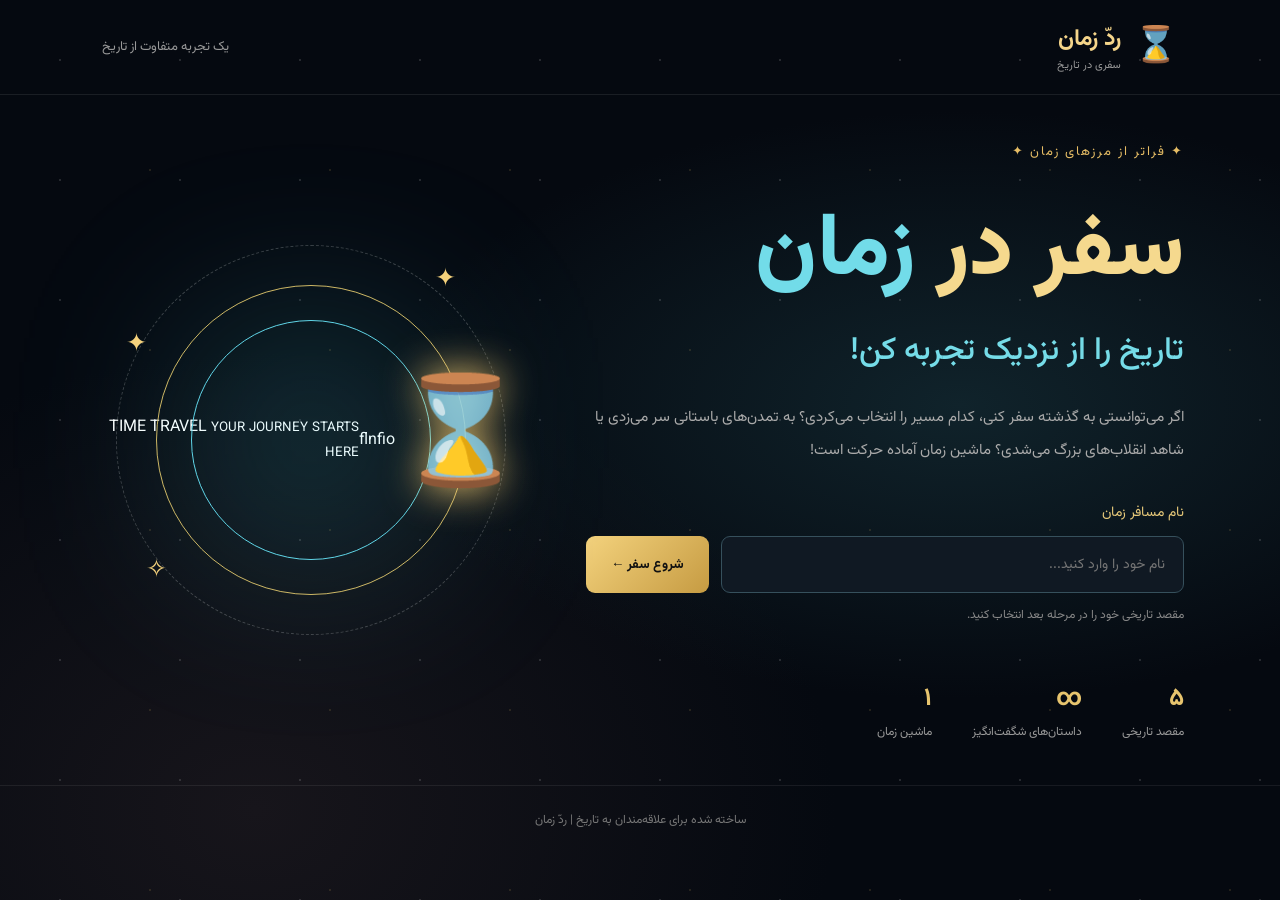
==== time-travi-complete/aisha/aisha.html.html @ 102243d7 "commit 23" ====
<!DOCTYPE html>
<html lang="fa" dir="rtl">
<head>
    <meta charset="UTF-8">
    <meta name="viewport" content="width=device-width, initial-scale=1.0">

    <title>ردّ زمان | سفر در تاریخ</title>

    <link rel="stylesheet" href="style.css">
    <script src="javascript/welcome.js" defer></script>
</head>

<body>

    <header class="welcome-header">
        <a href="welcome.html" class="brand">
            <span class="brand-icon">⌛</span>
            <span>
                <strong>ردّ زمان</strong>
                <small>سفری در تاریخ</small>
            </span>
        </a>

        <span class="header-text">یک تجربه متفاوت از تاریخ</span>
    </header>

    <main class="welcome-container">

        <section class="welcome-content">

            <span class="eyebrow">✦ فراتر از مرزهای زمان ✦</span>

            <h1>
                سفر در <span>زمان</span>
            </h1>

            <h2>
                تاریخ را از نزدیک تجربه کن!
            </h2>

            <p class="description">
                اگر می‌توانستی به گذشته سفر کنی، کدام مسیر را انتخاب می‌کردی؟
                به تمدن‌های باستانی سر می‌زدی یا شاهد انقلاب‌های بزرگ می‌شدی؟
                ماشین زمان آماده حرکت است!
            </p>

            <form id="welcomeForm" action="../index/index.html.html" method="GET">

                <label for="visitorName">نام مسافر زمان</label>

                <div class="input-group">

                    <input
                        type="text"
                        id="visitorName"
                        name="visitorName"
                        placeholder="نام خود را وارد کنید..."
                        maxlength="30"
                        required
                    >

                    <button type="submit">
                        شروع سفر ←
                    </button>

                </div>

                <p id="message" aria-live="polite">
                    مقصد تاریخی خود را در مرحله بعد انتخاب کنید.
                </p>

            </form>

            <div class="features">
                <div>
                    <strong>۵</strong>
                    <span>مقصد تاریخی</span>
                </div>

                <div>
                    <strong>∞</strong>
                    <span>داستان‌های شگفت‌انگیز</span>
                </div>

                <div>
                    <strong>۱</strong>
                    <span>ماشین زمان</span>
                </div>
            </div>

        </section>

        <section class="time-visual">

            <div class="orbit orbit-one"></div>
            <div class="orbit orbit-two"></div>
            <div class="orbit orbit-three"></div>

            <div class="clock-glow"></div>

            <div class="hourglass">
                ⌛
            </div>
            <div>flnfio</div>

            <div class="time-label">
                <span>TIME TRAVEL</span>
                <small>YOUR JOURNEY STARTS HERE</small>
            </div>

            <div class="floating-star star-one">✦</div>
            <div class="floating-star star-two">✧</div>
            <div class="floating-star star-three">✦</div>

        </section>

    </main>

    <footer>
        ساخته شده برای علاقه‌مندان به تاریخ | ردّ زمان
    </footer>

</body>
</html>
---- time-travi-complete/aisha/style.css ----
@import url('https://fonts.googleapis.com/css2?family=Vazirmatn:wght@400;500;600;700;800&display=swap');

* {
    margin: 0;
    padding: 0;
    box-sizing: border-box;
}

body {
    font-family: 'Vazirmatn', Tahoma, sans-serif;
    background:
        radial-gradient(ellipse at 75% 45%, #10232b 0%, transparent 42%),
        radial-gradient(ellipse at 20% 90%, #17151b 0%, transparent 40%),
        #050910;

    color: #fff;
    min-height: 100vh;
    overflow-x: hidden;
    position: relative;
}

/* پس زمینه ستاره ای */

body::before {
    content: "";
    position: fixed;
    inset: 0;

    background-image:
        radial-gradient(#ffffff70 1px, transparent 1px),
        radial-gradient(#eac66a70 1px, transparent 1px);

    background-size: 120px 120px, 180px 180px;
    background-position: 0 0, 60px 80px;

    opacity: .3;
    pointer-events: none;
}

/* هدر */

.welcome-header {
    height: 95px;
    padding: 0 8%;
    display: flex;
    justify-content: space-between;
    align-items: center;
    border-bottom: 1px solid #ffffff16;
    position: relative;
    z-index: 2;
}

.brand {
    display: flex;
    align-items: center;
    gap: 13px;
    text-decoration: none;
    color: #f5d58a;
}

.brand-icon {
    font-size: 35px;
}

.brand strong {
    display: block;
    font-size: 23px;
}

.brand small {
    display: block;
    color: #999;
    font-size: 11px;
}

.header-text {
    color: #999;
    font-size: 13px;
}

/* محتوای اصلی */

.welcome-container {
    width: 85%;
    max-width: 1250px;
    min-height: 690px;
    margin: auto;

    display: flex;
    align-items: center;
    justify-content: space-between;
    gap: 60px;

    position: relative;
    z-index: 1;
}

.welcome-content {
    flex: 1;
    max-width: 620px;
}

.eyebrow {
    color: #e6bd65;
    font-size: 13px;
    letter-spacing: 2px;
}

.welcome-content h1 {
    font-size: clamp(50px, 7vw, 88px);
    font-weight: 800;
    margin: 20px 0 5px;
    color: #f5d98e;
}

.welcome-content h1 span {
    color: #72dce9;
}

.welcome-content h2 {
    color: #75dce8;
    font-size: clamp(22px, 3vw, 32px);
    font-weight: 500;
    margin-bottom: 25px;
}

.description {
    color: #aaa;
    font-size: 15px;
    line-height: 2.2;
    margin-bottom: 35px;
}

/* فرم */

#welcomeForm label {
    display: block;
    margin-bottom: 12px;
    color: #e6c879;
    font-size: 14px;
}

.input-group {
    display: flex;
    gap: 12px;
}

.input-group input {
    flex: 1;
    min-width: 0;
    height: 57px;

    background: #101923;
    border: 1px solid #36505c;
    border-radius: 9px;

    color: white;
    padding: 0 18px;
    font-family: inherit;
    font-size: 14px;

    outline: none;
    transition: .3s;
}

.input-group input:focus {
    border-color: #71dce8;
    box-shadow: 0 0 15px #71dce830;
}

.input-group button {
    height: 57px;
    padding: 0 25px;

    background: linear-gradient(135deg, #f3d27d, #c69b42);
    border: none;
    border-radius: 9px;

    color: #111;
    font-family: inherit;
    font-weight: 700;
    cursor: pointer;

    transition: .3s;
}

.input-group button:hover {
    transform: translateY(-4px);
    box-shadow: 0 8px 25px #d8ad5140;
}

.input-group button span {
    margin-right: 8px;
}

#message {
    color: #888;
    font-size: 12px;
    margin-top: 13px;
}

/* آمار */

.features {
    display: flex;
    gap: 40px;
    margin-top: 55px;
}

.features div {
    display: flex;
    flex-direction: column;
    gap: 5px;
}

.features strong {
    color: #e7c46e;
    font-size: 25px;
}

.features span {
    color: #999;
    font-size: 12px;
}

/* ساعت متحرک */

.time-visual {
    width: 430px;
    height: 430px;
    flex-shrink: 0;

    display: flex;
    align-items: center;
    justify-content: center;

    position: relative;
}

.clock-glow {
    position: absolute;
    width: 210px;
    height: 210px;
    background: #4ed8e8;
    filter: blur(100px);
    opacity: .25;
}

.hourglass {
    font-size: 105px;
    z-index: 2;

    filter: drop-shadow(0 0 20px #f4ca70);

    animation: hourglassMove 4s ease-in-out infinite;
}

/* حلقه ها */

.orbit {
    position: absolute;
    border: 1px solid #62d5e7;
    border-radius: 50%;
}

.orbit-one {
    width: 240px;
    height: 240px;
    animation: rotate 12s linear infinite;
}

.orbit-two {
    width: 310px;
    height: 310px;
    border-color: #d5b65e;
    animation: rotateReverse 17s linear infinite;
}

.orbit-three {
    width: 390px;
    height: 390px;
    border-style: dashed;
    border-color: #ffffff35;
    animation: rotate 30s linear infinite;
}

/* ستاره های شناور */

.floating-star {
    position: absolute;
    color: #f5d27c;
    font-size: 25px;
    animation: float 3s ease-in-out infinite;
}

.star-one {
    top: 35px;
    right: 70px;
}

.star-two {
    bottom: 65px;
    left: 50px;
    animation-delay: 1s;
}

.star-three {
    top: 100px;
    left: 30px;
    animation-delay: 2s;
}

/* انیمیشن ها */

@keyframes rotate {
    from {
        transform: rotate(0deg);
    }

    to {
        transform: rotate(360deg);
    }
}

@keyframes rotateReverse {
    from {
        transform: rotate(360deg);
    }

    to {
        transform: rotate(0deg);
    }
}

@keyframes hourglassMove {
    0%, 100% {
        transform: translateY(0) rotate(-8deg);
    }

    50% {
        transform: translateY(-18px) rotate(8deg);
    }
}

@keyframes float {
    0%, 100% {
        transform: translateY(0);
        opacity: .5;
    }

    50% {
        transform: translateY(-18px);
        opacity: 1;
    }
}

/* پایین صفحه */

footer {
    text-align: center;
    padding: 25px;
    color: #777;
    font-size: 12px;
    border-top: 1px solid #ffffff12;
}

/* موبایل و تبلت */

@media (max-width: 900px) {

    .welcome-container {
        flex-direction: column-reverse;
        justify-content: center;
        text-align: center;
        padding: 60px 0;
        gap: 30px;
    }

    .time-visual {
        width: 300px;
        height: 300px;
    }

    .orbit-one {
        width: 170px;
        height: 170px;
    }

    .orbit-two {
        width: 230px;
        height: 230px;
    }

    .orbit-three {
        width: 280px;
        height: 280px;
    }

    .hourglass {
        font-size: 75px;
    }

    .features {
        justify-content: center;
        gap: 25px;
    }

}

@media (max-width: 550px) {

    .welcome-header {
        padding: 0 5%;
        height: 75px;
    }

    .header-text {
        display: none;
    }

    .welcome-container {
        width: 90%;
    }

    .welcome-content h1 {
        font-size: 48px;
    }

    .welcome-content h2 {
        font-size: 21px;
    }

    .description {
        font-size: 13px;
    }

    .input-group {
        flex-direction: column;
    }

    .input-group button {
        width: 100%;
    }

    .features {
        gap: 20px;
    }

    .features strong {
        font-size: 21px;
    }

    .features span {
        font-size: 10px;
    }

}
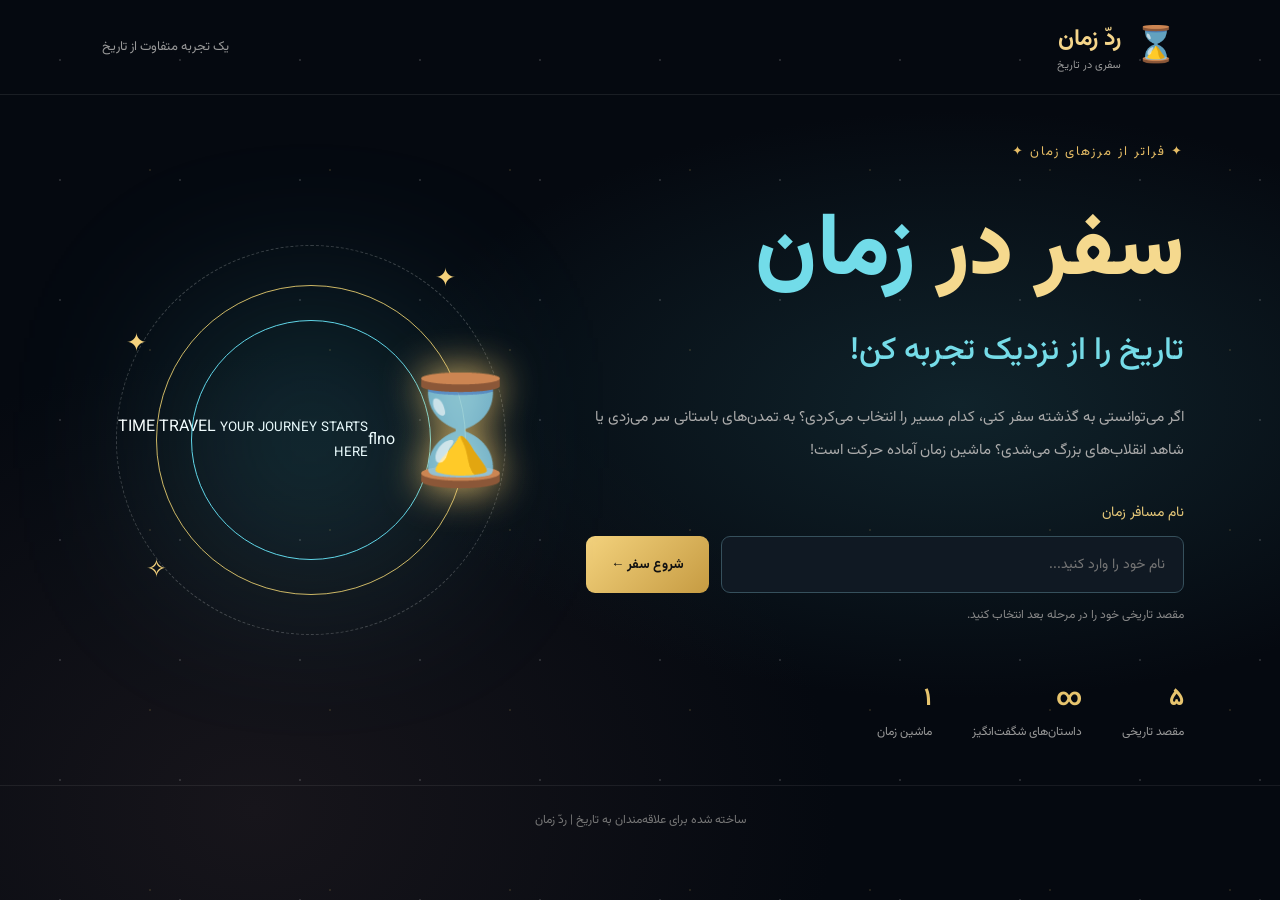
==== commit 45e30352: "commit 24" ====
--- a/time-travi-complete/aisha/aisha.html.html
+++ b/time-travi-complete/aisha/aisha.html.html
@@ -101,7 +101,7 @@
             <div class="hourglass">
                 ⌛
             </div>
-            <div>flnfio</div>
+            <div>flno</div>
 
             <div class="time-label">
                 <span>TIME TRAVEL</span>
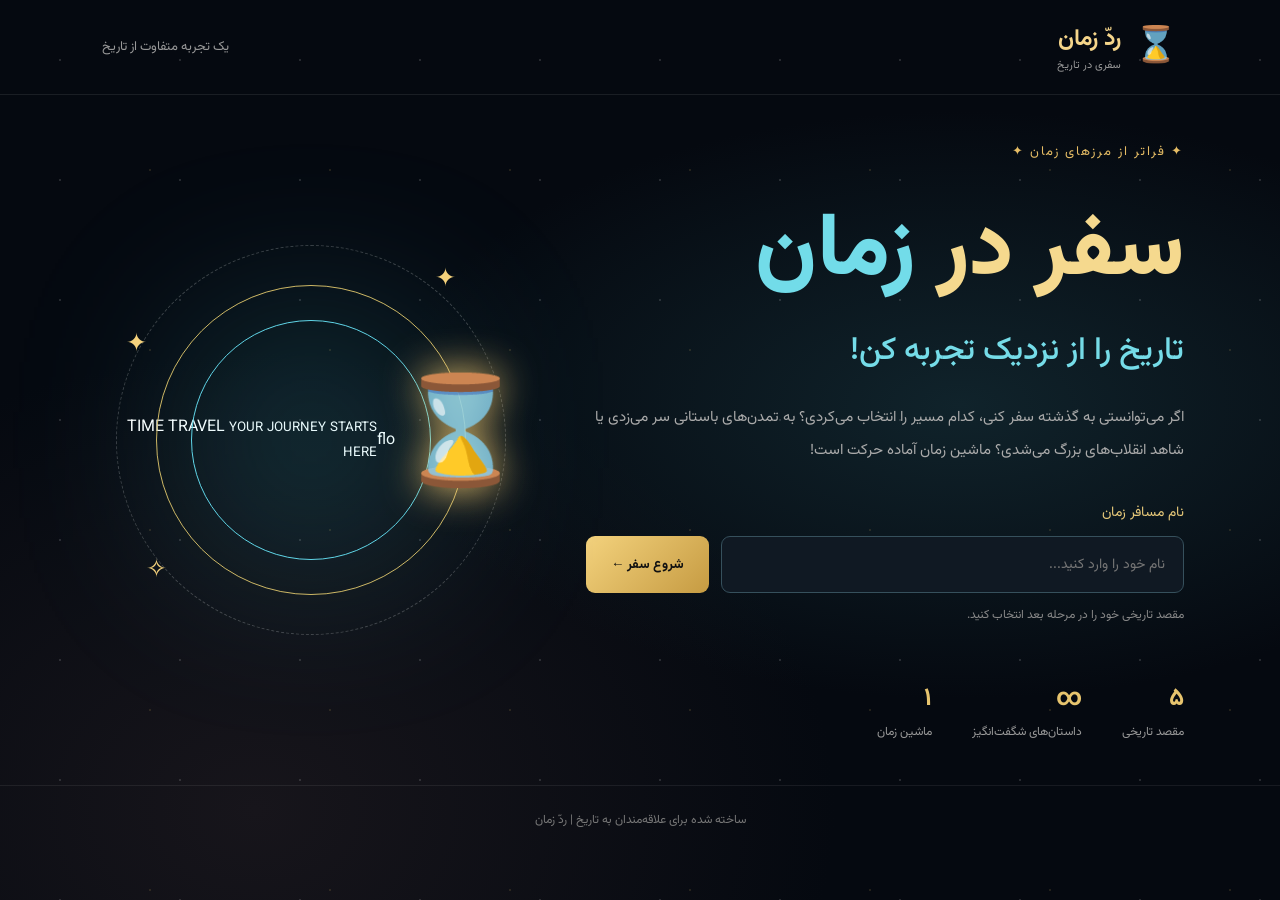
==== commit 0c71be50: "commit 25" ====
--- a/time-travi-complete/aisha/aisha.html.html
+++ b/time-travi-complete/aisha/aisha.html.html
@@ -101,7 +101,7 @@
             <div class="hourglass">
                 ⌛
             </div>
-            <div>flno</div>
+            <div>flo</div>
 
             <div class="time-label">
                 <span>TIME TRAVEL</span>
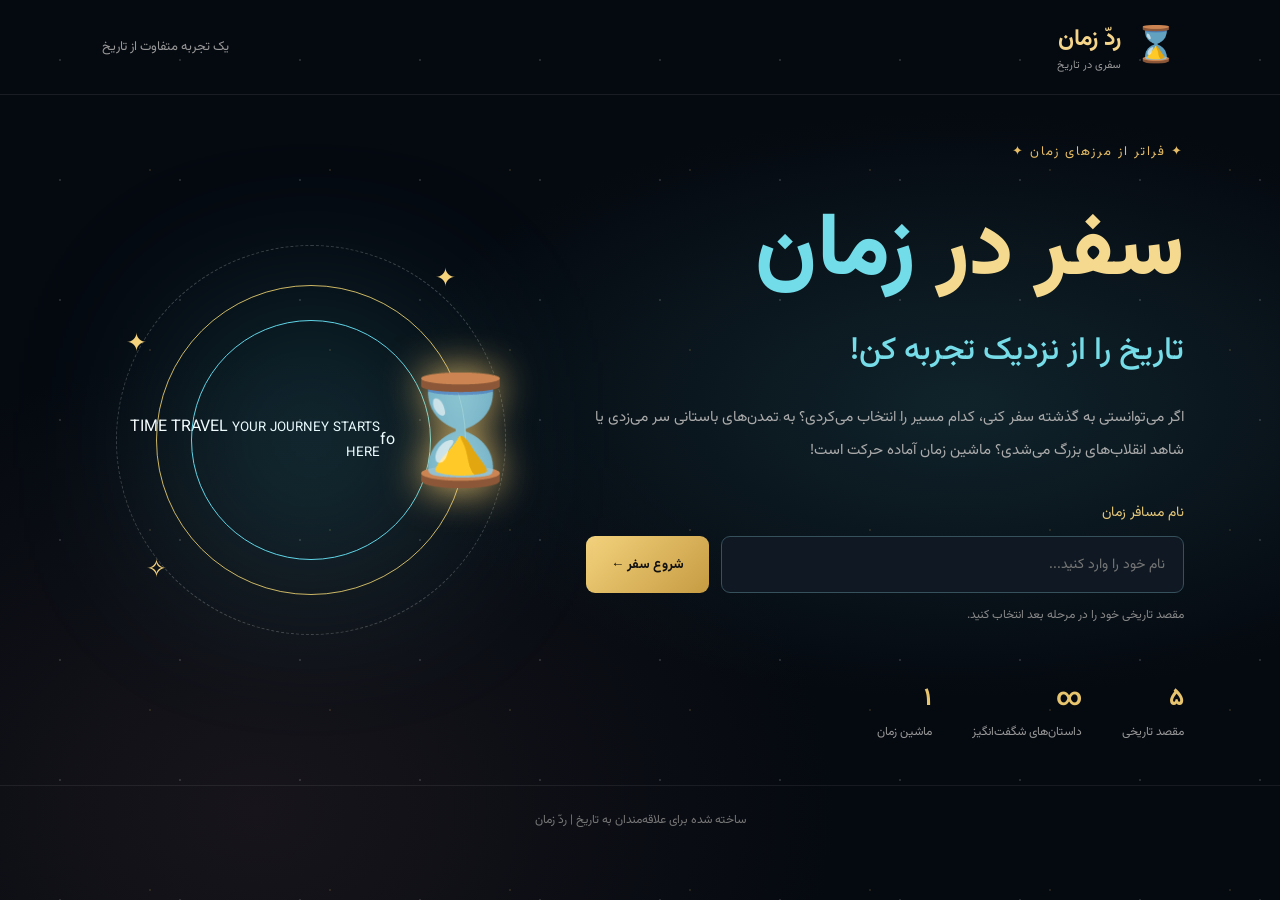
==== commit c267ba27: "commit 26" ====
--- a/time-travi-complete/aisha/aisha.html.html
+++ b/time-travi-complete/aisha/aisha.html.html
@@ -101,7 +101,7 @@
             <div class="hourglass">
                 ⌛
             </div>
-            <div>flo</div>
+            <div>fo</div>
 
             <div class="time-label">
                 <span>TIME TRAVEL</span>
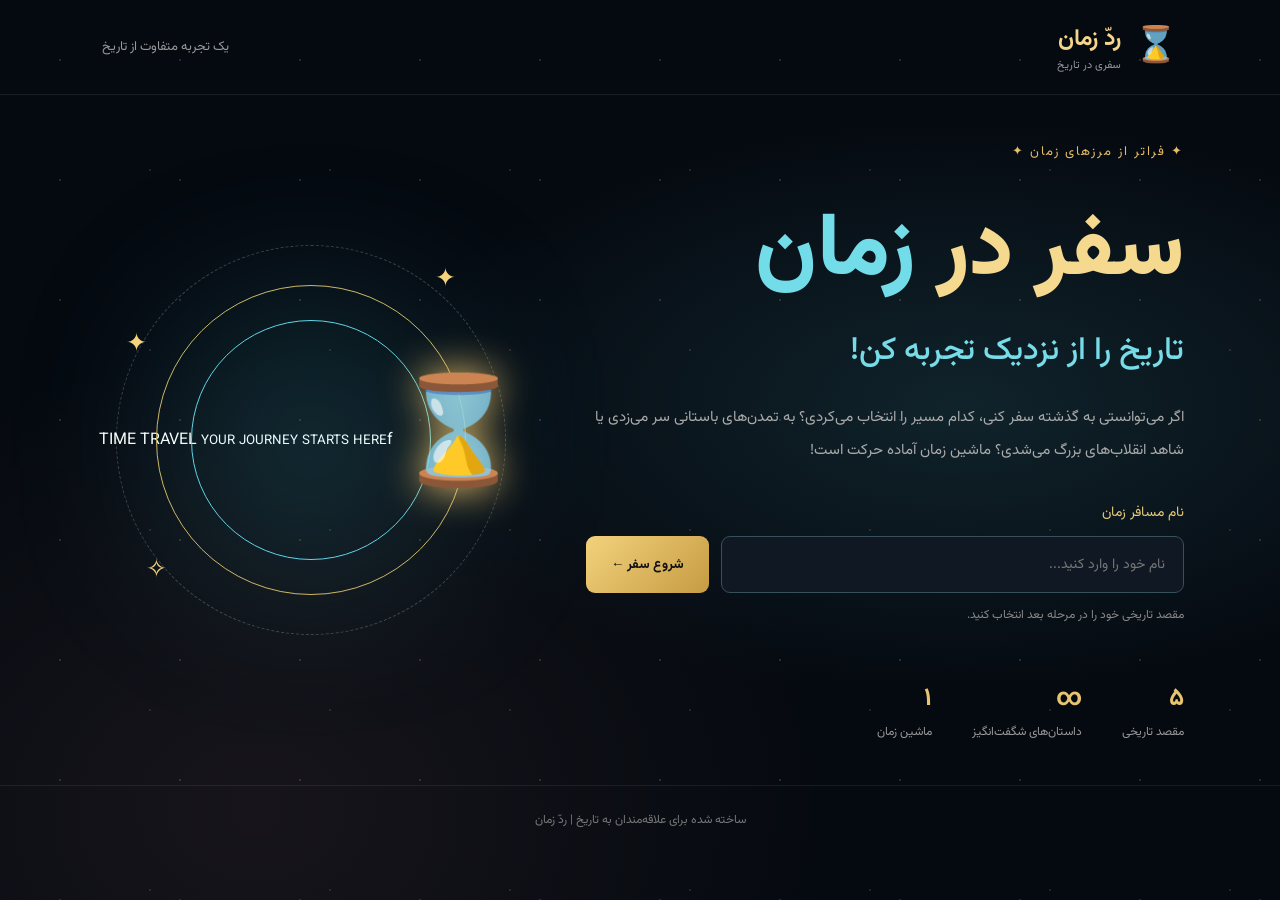
==== commit 0e9471bd: "commit 27" ====
--- a/time-travi-complete/aisha/aisha.html.html
+++ b/time-travi-complete/aisha/aisha.html.html
@@ -101,7 +101,7 @@
             <div class="hourglass">
                 ⌛
             </div>
-            <div>fo</div>
+            <div>f</div>
 
             <div class="time-label">
                 <span>TIME TRAVEL</span>
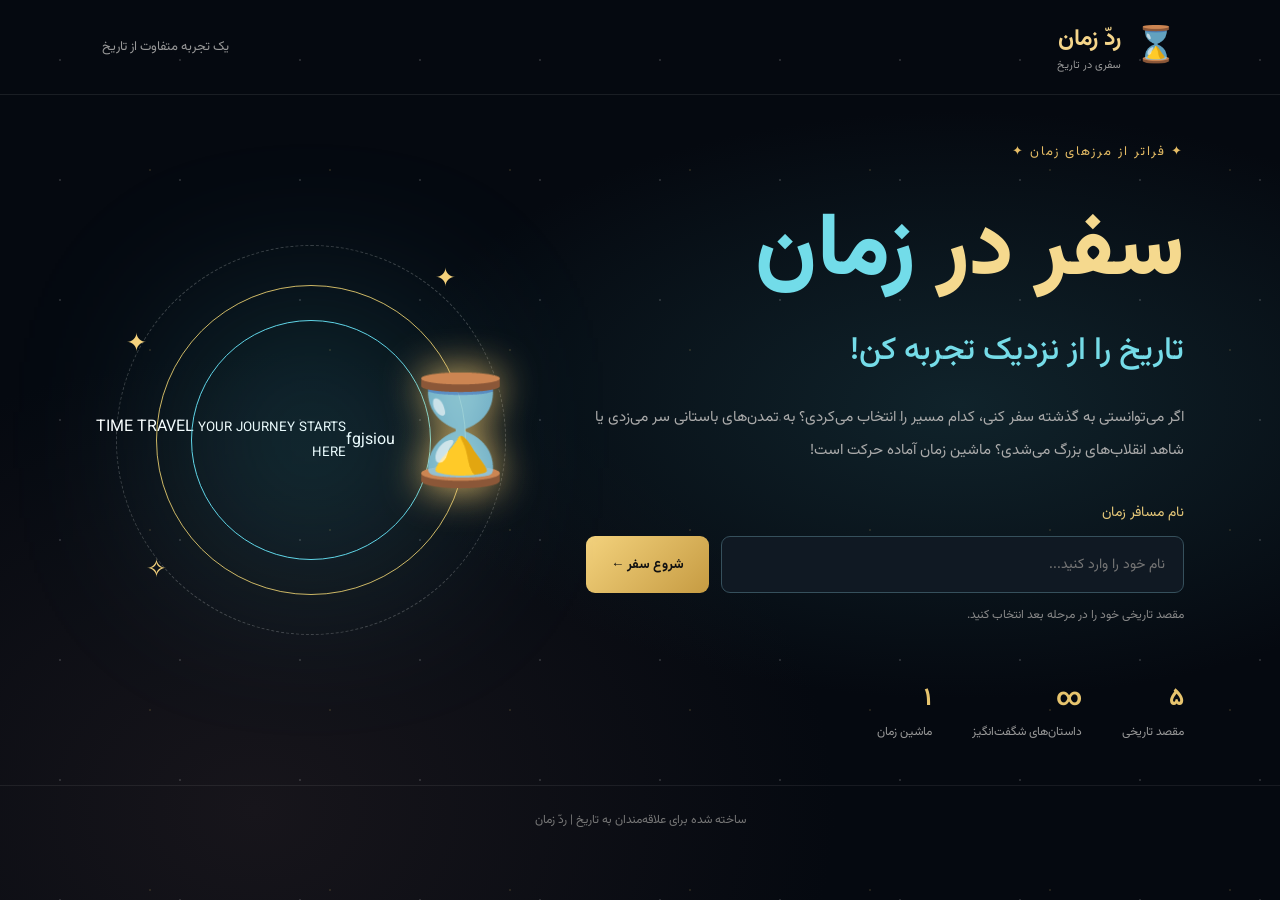
==== commit 0925e549: "commit 28" ====
--- a/time-travi-complete/aisha/aisha.html.html
+++ b/time-travi-complete/aisha/aisha.html.html
@@ -101,7 +101,7 @@
             <div class="hourglass">
                 ⌛
             </div>
-            <div>f</div>
+            <div>fgjsiou</div>
 
             <div class="time-label">
                 <span>TIME TRAVEL</span>
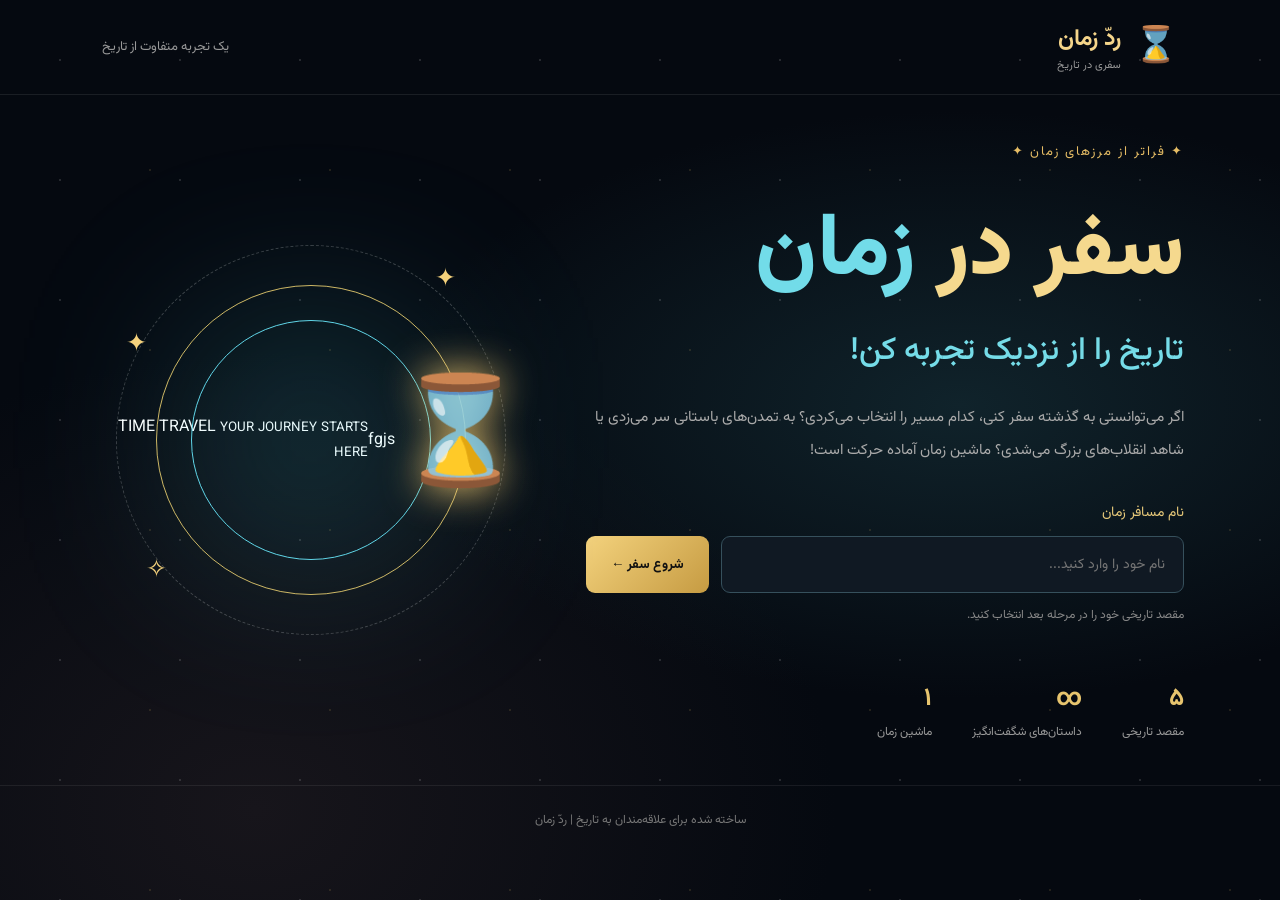
==== commit 25b2ed76: "commit 30" ====
--- a/time-travi-complete/aisha/aisha.html.html
+++ b/time-travi-complete/aisha/aisha.html.html
@@ -101,7 +101,7 @@
             <div class="hourglass">
                 ⌛
             </div>
-            <div>fgjsiou</div>
+            <div>fgjs</div>
 
             <div class="time-label">
                 <span>TIME TRAVEL</span>
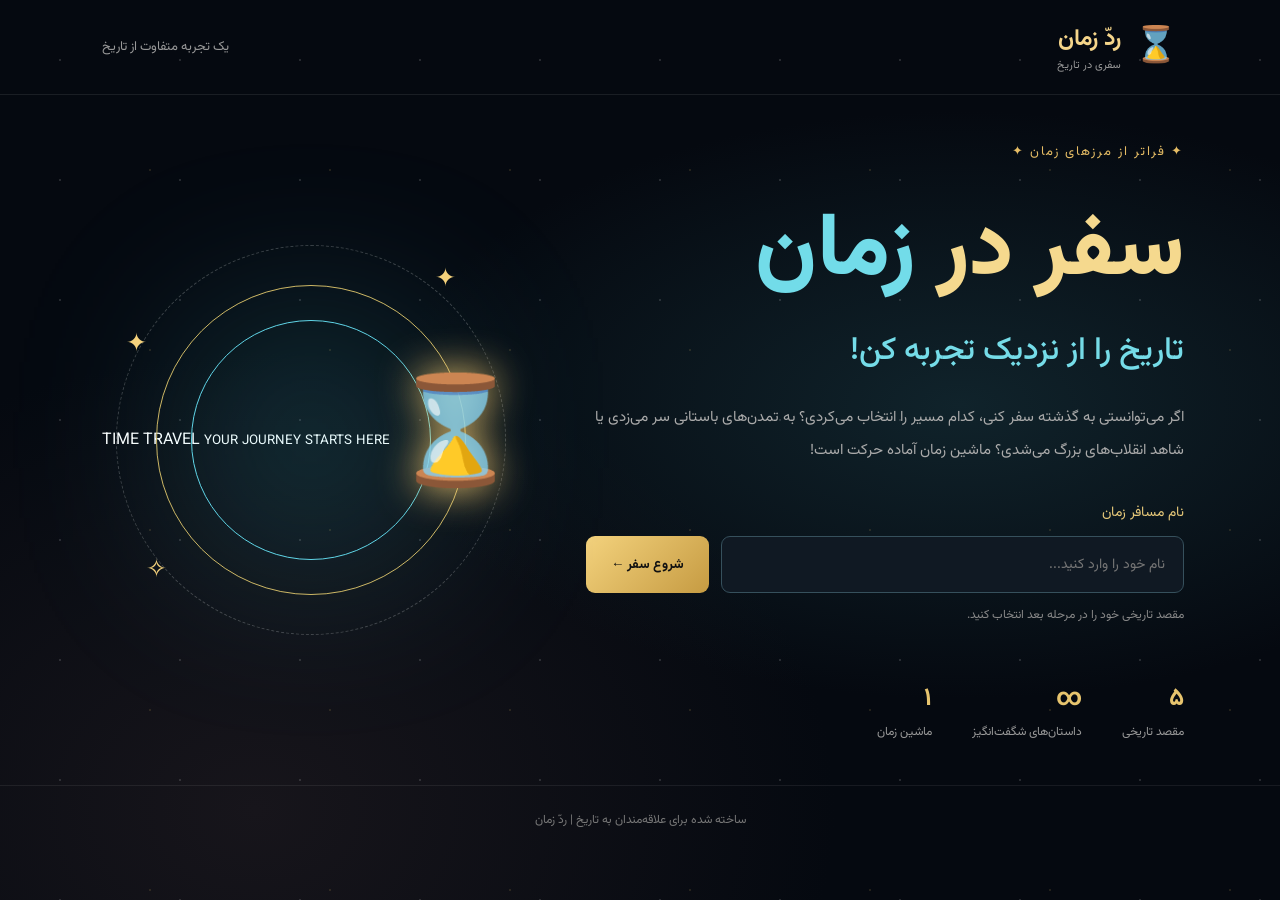
==== commit 03469e37: "commit 31" ====
--- a/time-travi-complete/aisha/aisha.html.html
+++ b/time-travi-complete/aisha/aisha.html.html
@@ -101,7 +101,6 @@
             <div class="hourglass">
                 ⌛
             </div>
-            <div>fgjs</div>
 
             <div class="time-label">
                 <span>TIME TRAVEL</span>
